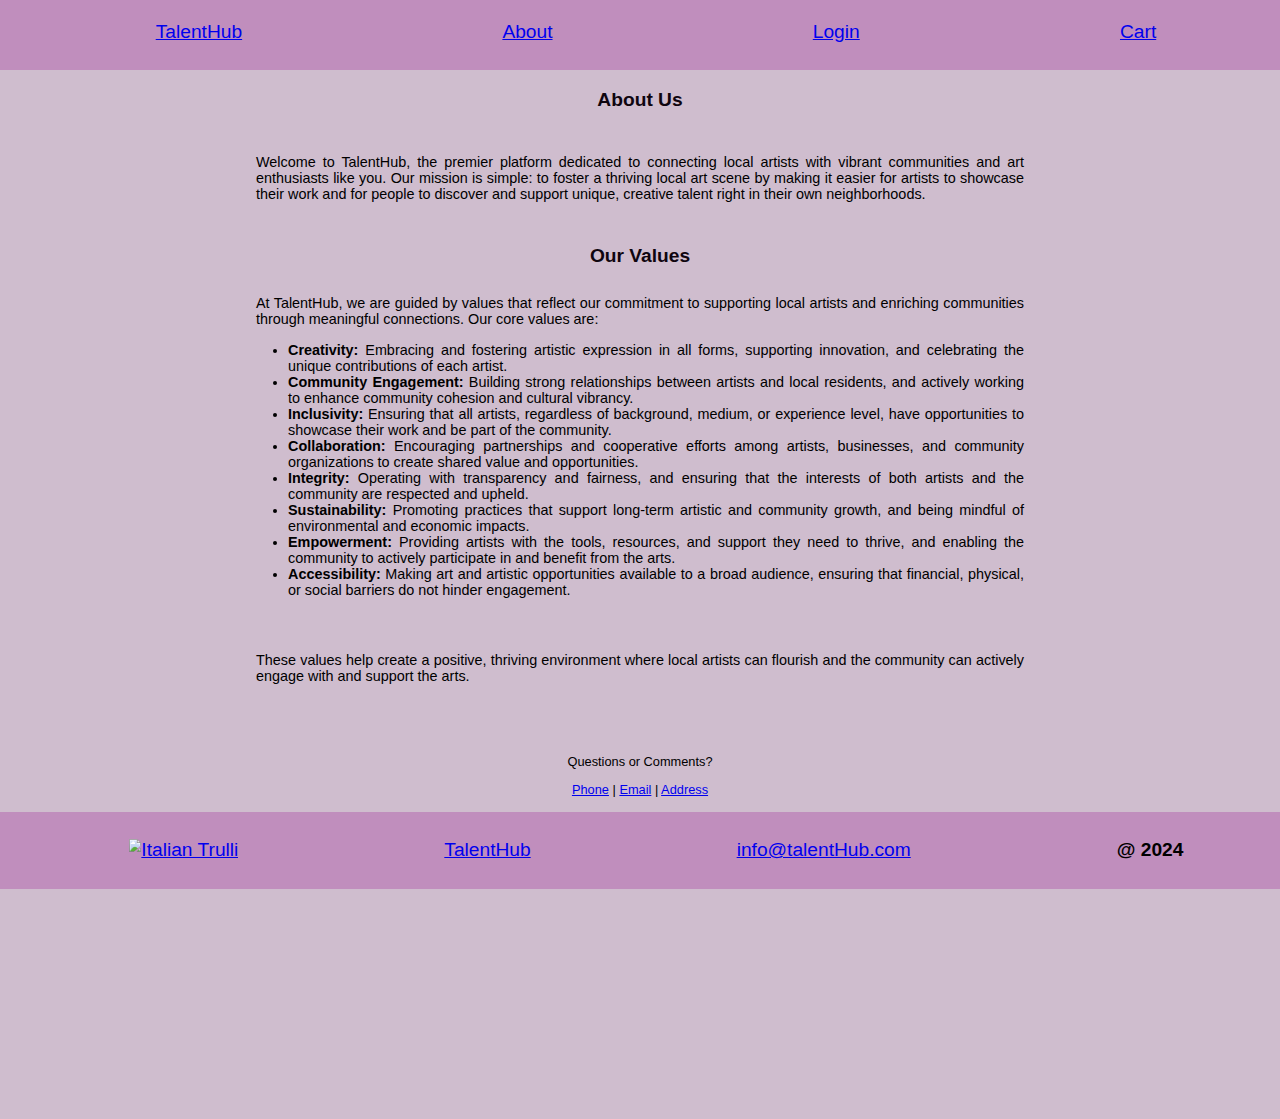
==== pages/about.html @ 7629c0d9 "Add files via upload" ====
<!DOCTYPE html>
<html lang="en">
  <head>
    <meta charset="UTF-8" />
    <meta name="viewport" content="width=device-width, initial-scale=1.0" />
    <meta name="author" content="Kobi Labok" />
    <link rel="stylesheet" href="../styles.css" />
    <title>TalentHub_About</title>
  </head>
  <style>
    
  </style>
  <body>
    <div class="header">
        <header>
            <nav>
                <ul>
                  <li><a href="#">TalentHub</a></li>
                  <li><a href="./about.html">About</a></li>
                  <li><a href="./loginForm.html">Login</a></li>
                  <li><a href="#">Cart</a></li>
                </ul>
            </nav>
        </header>
    </div><br>
    <h2>About Us</h2>
    <div id="aboutUs">
        <p>
            Welcome to TalentHub, the premier platform dedicated to connecting local
            artists with vibrant communities and art enthusiasts like you. Our mission
            is simple: to foster a thriving local art scene by making it easier for
            artists to showcase their work and for people to discover and support
            unique, creative talent right in their own neighborhoods.
          </p>
    </div>
    <h2>Our Values</h2>
    <div id="ourValues">
        At TalentHub, we are guided by values that reflect our commitment 
        to supporting local artists and enriching communities through 
        meaningful connections. Our core values are:
        <ul>
            <li><b>Creativity:</b> Embracing and fostering artistic expression in all forms, supporting innovation, and celebrating the unique contributions of each artist.</li>
            <li><b>Community Engagement:</b> Building strong relationships between artists and local residents, and actively working to enhance community cohesion and cultural vibrancy.</li>
            <li><b>Inclusivity:</b> Ensuring that all artists, regardless of background, medium, or experience level, have opportunities to showcase their work and be part of the community.</li>
            <li><b>Collaboration:</b> Encouraging partnerships and cooperative efforts among artists, businesses, and community organizations to create shared value and opportunities.</li>
            <li><b>Integrity:</b> Operating with transparency and fairness, and ensuring that the interests of both artists and the community are respected and upheld.</li>
            <li><b>Sustainability:</b> Promoting practices that support long-term artistic and community growth, and being mindful of environmental and economic impacts.</li>
            <li><b>Empowerment:</b> Providing artists with the tools, resources, and support they need to thrive, and enabling the community to actively participate in and benefit from the arts.</li>
            <li><b>Accessibility:</b> Making art and artistic opportunities available to a broad audience, ensuring that financial, physical, or social barriers do not hinder engagement.</li>
        </ul>
    </div>
    <div id="aboutUs">
        <p>
            These values help create a positive, thriving environment where local artists can flourish and the community can actively engage with and support the arts.
          </p>
    </div><br><br>
    <div class="questionsOrComments">
        <p>Questions or Comments?</p>
        <p><a href="#">Phone</a>    |   <a href="#">Email</a>   |   <a href="#">Address</a></p>
    </div><br>
    <div class="footer">
        <footer>
            <nav>
                <ul>
                  <li><a href="https://www.facebook.com/" class="fa fa-facebook"><img src="C:\dev\repos\TalentHubWebsite\images\facebookIcon.png" alt="Italian Trulli"></a></li>
                  <li><a href="#">TalentHub</a></li>
                  <li><a href= "mailto: info@talentHub.com">info@talentHub.com</a></li>
                  <li><b>@ 2024</b></li>
                </ul>
            </nav>
        </footer>
    </div>
  </body>
</html>
---- styles.css ----
body{
    background-color: rgba(160, 123, 157, 0.5);
    zoom: 80%;
}

h1 {
    color: rgb(15, 5, 15);
    text-align: left;
  }
  

h2,
h3 {
    color: rgb(15, 5, 15);
    text-align: center;
  }
  
nav ul {
    display: flex;
    align-items: center;
    justify-content:space-around;
    background-color: rgba(177, 96, 171, 0.5);
    font-size: 1.5rem;
    padding: 10;
    list-style-type: none;
    flex: 5;
    height: 6rem;
    margin: -1rem;
    margin-right: -1rem;
    margin-left: -1rem;
}

#artists,
#artists option {
    width: 35em;
    text-align: center;
    padding: 1rem;
    overflow-y: visible;
    font-size: 1.3rem;
}

#howItWorks, 
#aboutUs, 
#ourValues,
#purchaseText{
    margin-left: auto;
    margin-right: auto;
    width: 50rem;
    text-align: justify;
    font-size: large;
    font-family:'Gill Sans', 'Gill Sans MT', Calibri, 'Trebuchet MS', sans-serif
}

#popularServiceImages{
    display: flex;
    flex-direction: row;
    justify-content: center;
}   

#popularServiceImages img{
    padding: 1rem;
}

li,
h2,
.listOfArtists,
.listOfArtists li,
.questionsOrComments,
.providedServicesTable,
.selectedServicesTable{
    font-family:'Gill Sans', 'Gill Sans MT', Calibri, 'Trebuchet MS', sans-serif
}

.questionsOrComments {
    text-align: center;
    font-size: medium;
}

#artistImage  {
    float: left;    
    margin: 0 1rem 0 0;
}

.listOfArtists,
.listOfArtists li{
    display: flex;
    justify-content: center;
    align-items: center;
    font-size: 1.25rem;
    font-size: large;
}

.listOfArtists li{
    padding: 1rem; 
    text-align: justify; 
    width: 60rem;
    list-style-type: none;
}

#viewOffersButton{
    margin: 0 0 0 2rem;
    border-radius: .25rem;
    align-self: center;
    padding: 2rem;
    background-color: #04AA6D; /* Green */
    color: white;
    padding: 1rem 2rem;
    text-align: center;
    white-space: nowrap;
    font-size: 16px;
}
 
#aboutUs,
#ourValues{
    justify-content: center;
    align-items: center;
    padding: 1rem; 
    text-align: justify; 
    width: 60rem;
    list-style-type: none;
}

.providedServicesTable,
.selectedServicesTable {
    margin-left: auto;
    margin-right: auto;
    border-bottom: .1rem solid #141414;
    font-size: larger;
} 

.providedServicesTable th,
.selectedServicesTable th{
    width: 13rem;
} 

.selectedServicesTable tr{
    height: 5rem;
}

td{
    height: 3rem;
    text-align: center;
} 

th, td{
    vertical-align: top;
}

#tableHeader{
    font-size: 1.5rem;
    height: 5rem;
}

#addToCartButton{
    margin: 0 0 0 2rem;
    border-radius: .5rem;
    align-self: center;
    padding: 1rem;
    background-color: #121414; /* Green */
    color: white;
    padding: .25rem .5rem;
    text-align: center;
    white-space: nowrap;
    font-size: .75rem;
}

#viewOffersButton:hover,
#addToCartButton:hover,
#payForYourOrderButton:hover{
    opacity: 0.5;
}

#payForYourOrderButton,
#payTotalAmount{
    display: block;
    margin: auto;
    border-radius: .25rem;
    align-self: center;
    padding: 2rem;
    background-color: #04AA6D; /* Green */
    color: white;
    padding: 1rem 2rem;
    text-align: center;
    white-space: nowrap;
    font-size: 1.5rem;
}

.quantity input{
    width: 3rem;
    padding: .3em;
    font-size: 1.2rem;
    text-align: center;
    font-weight: 900;
    background:white;
    border: none;
 }

#payTotalAmount{
    width: 20rem;
} 

#nameOnCard,
#cardNumber {
    display: block;
    width: 33rem;
    height: 4rem;
    margin: auto;
    margin-bottom: 15px;
    padding: 1rem;
    box-sizing: border-box;
    border: 1px solid #ddd;
    /* border-radius: 5px; */
    font-size: 1.2rem;
}

.wrap {
    display: flex;
    justify-content: center;
    align-items: center;
}

.wrap input{
    height: 4rem;
    width: 16rem;
    margin: 0.5rem;
    margin-bottom: 15px;
    padding: 1rem;
    box-sizing: border-box;
    border: 1px solid #ddd;
    font-size: 1.2rem;
}

.select,
.wrap, 
#nameOnCard,
#cardNumber, 
.quantity input,
#artists option {
    border-radius: .3rem;
}
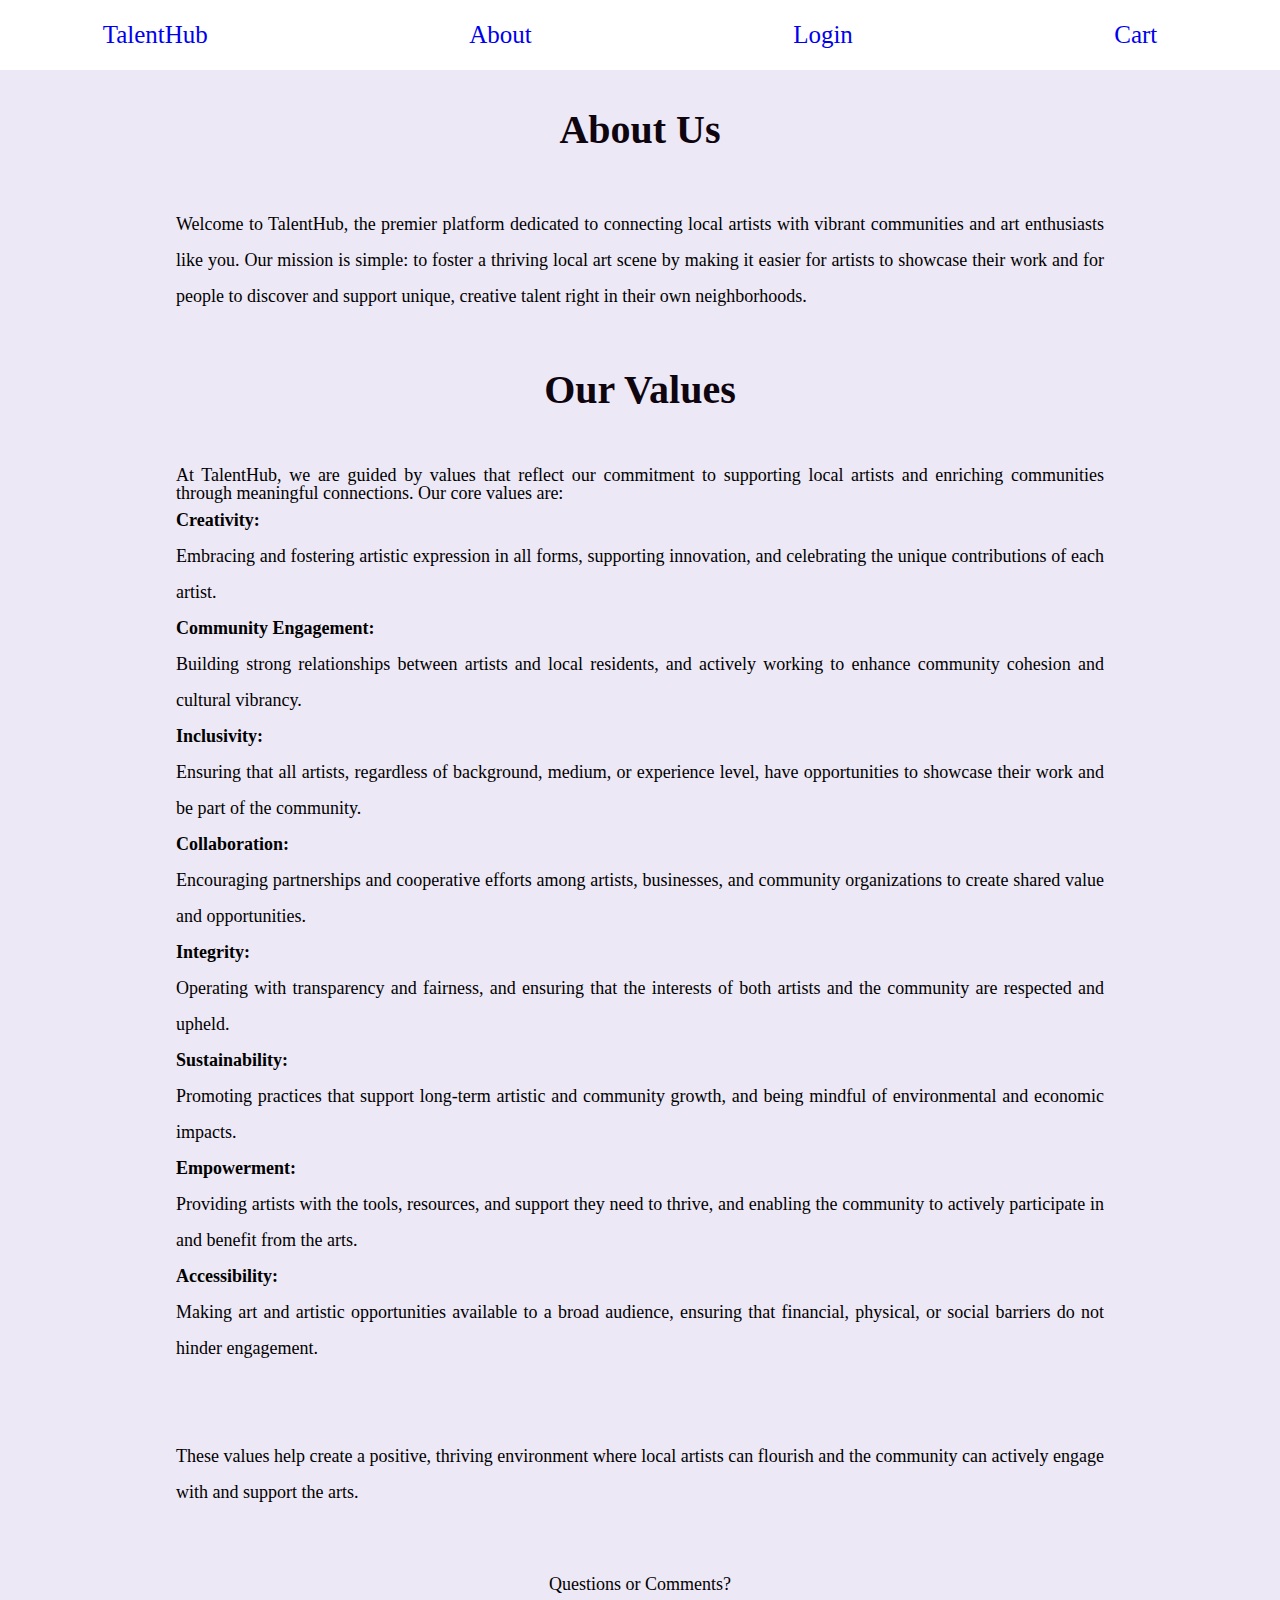
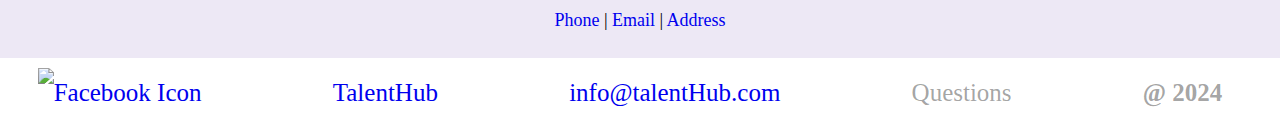
==== commit 2a204763: "Files were updated to use more divs" ====
--- a/pages/about.html
+++ b/pages/about.html
@@ -5,70 +5,75 @@
     <meta name="viewport" content="width=device-width, initial-scale=1.0" />
     <meta name="author" content="Kobi Labok" />
     <link rel="stylesheet" href="../styles.css" />
+    <link rel="icon" href="../images/tabIcon.jfif">
     <title>TalentHub_About</title>
   </head>
-  <style>
-    
-  </style>
   <body>
-    <div class="header">
-        <header>
-            <nav>
-                <ul>
-                  <li><a href="#">TalentHub</a></li>
-                  <li><a href="./about.html">About</a></li>
-                  <li><a href="./loginForm.html">Login</a></li>
-                  <li><a href="#">Cart</a></li>
-                </ul>
-            </nav>
-        </header>
-    </div><br>
-    <h2>About Us</h2>
-    <div id="aboutUs">
-        <p>
-            Welcome to TalentHub, the premier platform dedicated to connecting local
-            artists with vibrant communities and art enthusiasts like you. Our mission
-            is simple: to foster a thriving local art scene by making it easier for
-            artists to showcase their work and for people to discover and support
-            unique, creative talent right in their own neighborhoods.
-          </p>
-    </div>
-    <h2>Our Values</h2>
-    <div id="ourValues">
+    <header class="header">
+      <div class="container">
+          <nav class="menu-header">
+              <ul class="list">
+                  <li class="list-Item"><a href="./home.html">TalentHub</a></li>
+                  <li class="list-Item"><a href="./about.html">About</a></li>
+                  <li class="list-Item"><a href="./loginForm.html">Login</a></li>
+                  <li class="list-Item"><a href="./shoppingCart.html">Cart</a></li>
+              </ul>
+          </nav>
+      </div>
+  </header>
+    <main>
+      <div class="container-1">
+        <h1 class="title">About Us</h1>
+      </div>
+    <div class="description"> 
+      <p id="about-us">
+        Welcome to TalentHub, the premier platform dedicated to connecting local
+        artists with vibrant communities and art enthusiasts like you. Our mission
+        is simple: to foster a thriving local art scene by making it easier for
+        artists to showcase their work and for people to discover and support
+        unique, creative talent right in their own neighborhoods.
+      </p>
+  </div>
+  <div class="container-1">
+    <h1 class="values">Our Values</h1>
+  </div>
+    <div id="our-values">
         At TalentHub, we are guided by values that reflect our commitment 
         to supporting local artists and enriching communities through 
-        meaningful connections. Our core values are:
+        meaningful connections. Our core values are: <br>
         <ul>
-            <li><b>Creativity:</b> Embracing and fostering artistic expression in all forms, supporting innovation, and celebrating the unique contributions of each artist.</li>
-            <li><b>Community Engagement:</b> Building strong relationships between artists and local residents, and actively working to enhance community cohesion and cultural vibrancy.</li>
-            <li><b>Inclusivity:</b> Ensuring that all artists, regardless of background, medium, or experience level, have opportunities to showcase their work and be part of the community.</li>
-            <li><b>Collaboration:</b> Encouraging partnerships and cooperative efforts among artists, businesses, and community organizations to create shared value and opportunities.</li>
-            <li><b>Integrity:</b> Operating with transparency and fairness, and ensuring that the interests of both artists and the community are respected and upheld.</li>
-            <li><b>Sustainability:</b> Promoting practices that support long-term artistic and community growth, and being mindful of environmental and economic impacts.</li>
-            <li><b>Empowerment:</b> Providing artists with the tools, resources, and support they need to thrive, and enabling the community to actively participate in and benefit from the arts.</li>
-            <li><b>Accessibility:</b> Making art and artistic opportunities available to a broad audience, ensuring that financial, physical, or social barriers do not hinder engagement.</li>
+            <li><b>Creativity:</b><br> Embracing and fostering artistic expression in all forms, supporting innovation, and celebrating the unique contributions of each artist.</li>
+            <li><b>Community Engagement:</b><br> Building strong relationships between artists and local residents, and actively working to enhance community cohesion and cultural vibrancy.</li>
+            <li><b>Inclusivity:</b><br> Ensuring that all artists, regardless of background, medium, or experience level, have opportunities to showcase their work and be part of the community.</li>
+            <li><b>Collaboration:</b><br> Encouraging partnerships and cooperative efforts among artists, businesses, and community organizations to create shared value and opportunities.</li>
+            <li><b>Integrity:</b><br> Operating with transparency and fairness, and ensuring that the interests of both artists and the community are respected and upheld.</li>
+            <li><b>Sustainability:</b><br> Promoting practices that support long-term artistic and community growth, and being mindful of environmental and economic impacts.</li>
+            <li><b>Empowerment:</b><br> Providing artists with the tools, resources, and support they need to thrive, and enabling the community to actively participate in and benefit from the arts.</li>
+            <li><b>Accessibility:</b><br> Making art and artistic opportunities available to a broad audience, ensuring that financial, physical, or social barriers do not hinder engagement.</li>
         </ul>
     </div>
-    <div id="aboutUs">
+    <div id="about-us">
         <p>
-            These values help create a positive, thriving environment where local artists can flourish and the community can actively engage with and support the arts.
-          </p>
-    </div><br><br>
-    <div class="questionsOrComments">
+          These values help create a positive, thriving environment where local artists can flourish and the community can actively engage with and support the arts.
+        </p>
+    </div>
+    <div class="questions-comments">
         <p>Questions or Comments?</p>
         <p><a href="#">Phone</a>    |   <a href="#">Email</a>   |   <a href="#">Address</a></p>
     </div><br>
-    <div class="footer">
-        <footer>
-            <nav>
-                <ul>
-                  <li><a href="https://www.facebook.com/" class="fa fa-facebook"><img src="C:\dev\repos\TalentHubWebsite\images\facebookIcon.png" alt="Italian Trulli"></a></li>
-                  <li><a href="#">TalentHub</a></li>
-                  <li><a href= "mailto: info@talentHub.com">info@talentHub.com</a></li>
-                  <li><b>@ 2024</b></li>
-                </ul>
-            </nav>
-        </footer>
-    </div>
+    </main>
+    <footer class="footer" width="100%">
+      <div class="container">
+      <nav class="menu-footer">
+          <ul class="list">
+            <li class="list-Item"><a href="https://www.facebook.com/" class="fa fa-facebook" target="_blank" rel="external"><img src="C:\dev\repos\TalentHubWebsite\images\facebookIcon.png" alt="Facebook Icon"></a></li>
+            <li class="list-Item"><a href="#">TalentHub</a></li>
+            <li class="list-Item"><a href= "mailto: info@talentHub.com">info@talentHub.com</a></li>
+            <li class="list-Item">Questions</li>
+            <li class="list-Item"><b>@ 2024</b></li>
+          </ul>
+      </nav>
+      </div>
+  </footer>
   </body>
 </html>
--- a/styles.css
+++ b/styles.css
@@ -1,33 +1,93 @@
-body{
-    background-color: rgba(160, 123, 157, 0.5);
-    zoom: 80%;
+*, *::before, *::after {
+    margin: 0;
+    padding: 0;
+    border: none;
+    box-sizing: border-box;
+}
+.html, body {
+    height: 100%;
+    min-width: 320px;
+}
+body {
+    line-height: 1;
+    background-color: #ede8f5;
+    font-family: 'Tangerine', serif;
+    font-size: 20px;
+}
+
+/* rgba(160, 123, 157, 0.5); */
+
+a {
+    text-decoration: none;
+}
+li {
+ list-style: none;
 }
 
 h1 {
     color: rgb(15, 5, 15);
-    text-align: left;
-  }
+    text-align: center;
+    margin-top: 40px;
+}
   
 
 h2,
 h3 {
     color: rgb(15, 5, 15);
     text-align: center;
-  }
-  
-nav ul {
+    margin-top: 40px;
+    margin-bottom: 10px;
+}
+
+p,
+ul{
+    line-height: 2;
+}
+
+.menu-header,
+.menu-footer{
+    padding: 10px 20px 20px 0px;
+    background-color: #FFFF;
+}
+
+.menu-header {
+    height: 70px;
+}
+
+.menu-footer{
+    box-shadow: 0 50vh 0 50vh;
+}
+
+.list {
     display: flex;
     align-items: center;
-    justify-content:space-around;
-    background-color: rgba(177, 96, 171, 0.5);
-    font-size: 1.5rem;
-    padding: 10;
-    list-style-type: none;
-    flex: 5;
-    height: 6rem;
-    margin: -1rem;
-    margin-right: -1rem;
-    margin-left: -1rem;
+    justify-content: space-around;
+    column-gap: 56px;
+    row-gap: 10px;
+    flex-wrap: wrap;
+}
+
+.list-Item {
+ color: rgba(18, 18, 18, 0.4);
+ font-size: 25px;;
+}
+.list-Item:hover {
+    text-decoration: underline;
+}
+
+.container-1{
+    margin: 30px;
+}
+
+.container-2{
+    display: flex;
+    justify-content: center;
+    margin-top: 40px;
+}
+
+.main-description{
+    margin-top: 40px;
+    margin-bottom: 10px;
 }
 
 #artists,
@@ -39,50 +99,54 @@
     font-size: 1.3rem;
 }
 
-#howItWorks, 
-#aboutUs, 
-#ourValues,
-#purchaseText{
+#welcome,
+#how-it-works, 
+#about-us, 
+#our-values,
+#purchase-text{
+    margin-top: 40px;
     margin-left: auto;
     margin-right: auto;
     width: 50rem;
     text-align: justify;
     font-size: large;
-    font-family:'Gill Sans', 'Gill Sans MT', Calibri, 'Trebuchet MS', sans-serif
-}
-
-#popularServiceImages{
+}
+
+.services{
+    margin-top: 50px;
+}
+
+.paymentForm{
+    margin-top: 40px;
+}
+
+#popular-service-images{
     display: flex;
     flex-direction: row;
     justify-content: center;
+    margin-bottom: 40px;
 }   
 
-#popularServiceImages img{
-    padding: 1rem;
-}
-
-li,
-h2,
-.listOfArtists,
-.listOfArtists li,
-.questionsOrComments,
-.providedServicesTable,
-.selectedServicesTable{
-    font-family:'Gill Sans', 'Gill Sans MT', Calibri, 'Trebuchet MS', sans-serif
-}
-
-.questionsOrComments {
-    text-align: center;
-    font-size: medium;
-}
-
-#artistImage  {
+#popular-service-images img,
+.artists-list img{
+    padding: 3rem;
+    width: 300px; 
+    height: 300px;
+}
+
+.questions-comments{
+    margin-top: 40px;
+    text-align: center;
+    font-size: large;
+}
+
+#artist-image{
     float: left;    
     margin: 0 1rem 0 0;
 }
 
-.listOfArtists,
-.listOfArtists li{
+.artists-list,
+.artists-list li{
     display: flex;
     justify-content: center;
     align-items: center;
@@ -90,19 +154,19 @@
     font-size: large;
 }
 
-.listOfArtists li{
+.artists-list li{
     padding: 1rem; 
     text-align: justify; 
     width: 60rem;
     list-style-type: none;
 }
 
-#viewOffersButton{
+#view-offers{
     margin: 0 0 0 2rem;
     border-radius: .25rem;
     align-self: center;
     padding: 2rem;
-    background-color: #04AA6D; /* Green */
+    background-color: #748D92;
     color: white;
     padding: 1rem 2rem;
     text-align: center;
@@ -110,8 +174,8 @@
     font-size: 16px;
 }
  
-#aboutUs,
-#ourValues{
+#about-us,
+#our-values{
     justify-content: center;
     align-items: center;
     padding: 1rem; 
@@ -120,20 +184,21 @@
     list-style-type: none;
 }
 
-.providedServicesTable,
-.selectedServicesTable {
+.provided-services,
+.selected-services {
     margin-left: auto;
     margin-right: auto;
     border-bottom: .1rem solid #141414;
+    margin-top: 40px;
     font-size: larger;
 } 
 
-.providedServicesTable th,
-.selectedServicesTable th{
+.provided-services th,
+.selected-services th{
     width: 13rem;
 } 
 
-.selectedServicesTable tr{
+.selected-services tr{
     height: 5rem;
 }
 
@@ -151,12 +216,12 @@
     height: 5rem;
 }
 
-#addToCartButton{
+#add-to-cart{
     margin: 0 0 0 2rem;
     border-radius: .5rem;
     align-self: center;
     padding: 1rem;
-    background-color: #121414; /* Green */
+    background-color: #121414;
     color: white;
     padding: .25rem .5rem;
     text-align: center;
@@ -164,20 +229,22 @@
     font-size: .75rem;
 }
 
-#viewOffersButton:hover,
-#addToCartButton:hover,
-#payForYourOrderButton:hover{
+#view-offers:hover,
+#add-to-cart:hover,
+#pay-for-order:hover,
+#pay-total-amount:hover{
     opacity: 0.5;
 }
 
-#payForYourOrderButton,
-#payTotalAmount{
+#pay-for-order,
+#pay-total-amount{
     display: block;
     margin: auto;
+    margin-top: 40px;
     border-radius: .25rem;
     align-self: center;
     padding: 2rem;
-    background-color: #04AA6D; /* Green */
+    background-color: #748D92;
     color: white;
     padding: 1rem 2rem;
     text-align: center;
@@ -195,7 +262,7 @@
     border: none;
  }
 
-#payTotalAmount{
+#pay-total-amount{
     width: 20rem;
 } 
 
@@ -209,7 +276,6 @@
     padding: 1rem;
     box-sizing: border-box;
     border: 1px solid #ddd;
-    /* border-radius: 5px; */
     font-size: 1.2rem;
 }
 
@@ -228,10 +294,10 @@
     box-sizing: border-box;
     border: 1px solid #ddd;
     font-size: 1.2rem;
+    border-radius: .3rem;
 }
 
 .select,
-.wrap, 
 #nameOnCard,
 #cardNumber, 
 .quantity input,
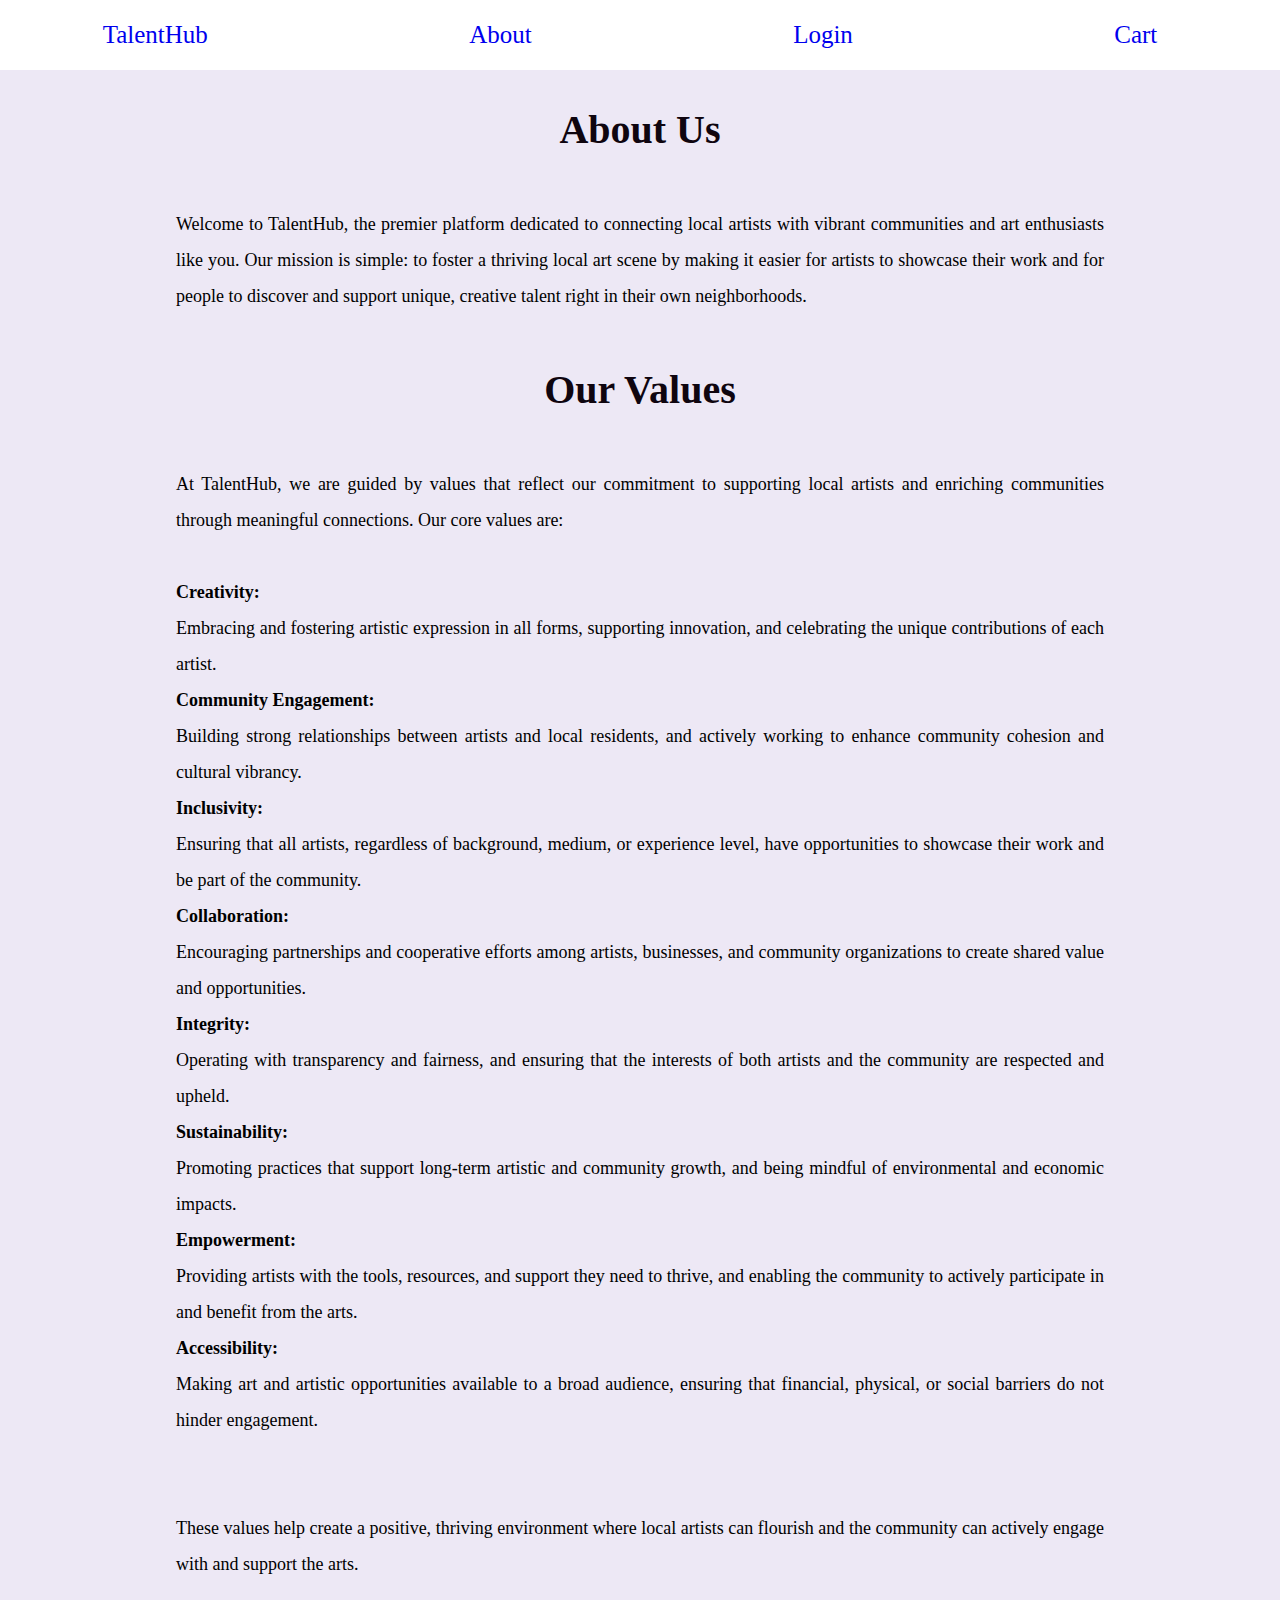
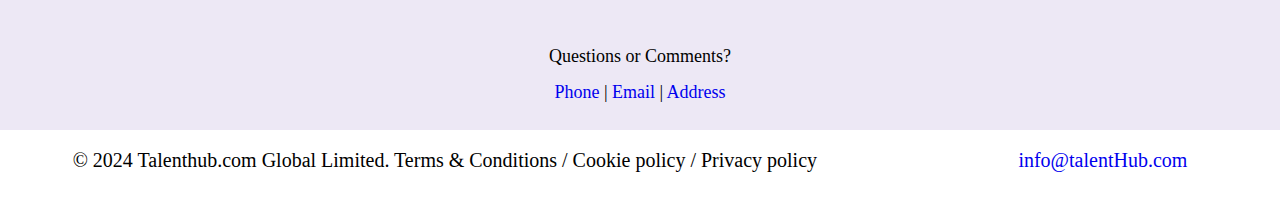
==== commit 66bd81b5: "More updates" ====
--- a/pages/about.html
+++ b/pages/about.html
@@ -38,9 +38,11 @@
     <h1 class="values">Our Values</h1>
   </div>
     <div id="our-values">
+      <p>
         At TalentHub, we are guided by values that reflect our commitment 
         to supporting local artists and enriching communities through 
-        meaningful connections. Our core values are: <br>
+        meaningful connections. Our core values are: <br><br>
+      </p>
         <ul>
             <li><b>Creativity:</b><br> Embracing and fostering artistic expression in all forms, supporting innovation, and celebrating the unique contributions of each artist.</li>
             <li><b>Community Engagement:</b><br> Building strong relationships between artists and local residents, and actively working to enhance community cohesion and cultural vibrancy.</li>
@@ -66,11 +68,8 @@
       <div class="container">
       <nav class="menu-footer">
           <ul class="list">
-            <li class="list-Item"><a href="https://www.facebook.com/" class="fa fa-facebook" target="_blank" rel="external"><img src="C:\dev\repos\TalentHubWebsite\images\facebookIcon.png" alt="Facebook Icon"></a></li>
-            <li class="list-Item"><a href="#">TalentHub</a></li>
-            <li class="list-Item"><a href= "mailto: info@talentHub.com">info@talentHub.com</a></li>
-            <li class="list-Item">Questions</li>
-            <li class="list-Item"><b>@ 2024</b></li>
+            <li class="list-item">© 2024 Talenthub.com Global Limited. Terms & Conditions / Cookie policy / Privacy policy</li>
+            <li class="list-item"><a href= "mailto: info@talentHub.com">info@talentHub.com</a></li>
           </ul>
       </nav>
       </div>
--- a/styles.css
+++ b/styles.css
@@ -11,11 +11,9 @@
 body {
     line-height: 1;
     background-color: #ede8f5;
-    font-family: 'Tangerine', serif;
-    font-size: 20px;
-}
-
-/* rgba(160, 123, 157, 0.5); */
+    font-size: 20px;
+    font-family: Poppins;
+}
 
 a {
     text-decoration: none;
@@ -92,11 +90,11 @@
 
 #artists,
 #artists option {
-    width: 35em;
-    text-align: center;
-    padding: 1rem;
+    width: 600px;
+    text-align: center;
+    padding: 16px;
     overflow-y: visible;
-    font-size: 1.3rem;
+    font-size: 20px;
 }
 
 #welcome,
@@ -107,12 +105,13 @@
     margin-top: 40px;
     margin-left: auto;
     margin-right: auto;
-    width: 50rem;
+    width: 800px;
     text-align: justify;
     font-size: large;
 }
 
-.services{
+.services,
+.services-related{
     margin-top: 50px;
 }
 
@@ -120,18 +119,50 @@
     margin-top: 40px;
 }
 
-#popular-service-images{
+#services-popular-images,
+#services-related-images,
+.review{
     display: flex;
     flex-direction: row;
     justify-content: center;
     margin-bottom: 40px;
 }   
 
-#popular-service-images img,
+#services-related-images img{
+    padding: 15px;
+    width: 400px; 
+    height: 250px;
+}
+
+.review{
+    margin-bottom: 70px;
+}
+
+.review p img{
+    width: 28px;
+    height: 28px;
+    margin-bottom: 10px;
+}
+
+#services-popular-images img,
 .artists-list img{
-    padding: 3rem;
-    width: 300px; 
+    padding: 15px;
+    width: 250px; 
+    height: 250px;
+}
+
+.review p {
+    margin: 25px;
+    background-color:#f2f3f4;
+    border-radius: 15px;
+    box-shadow: 0 0 20px rgba(0, 0, 0, 0.3);
+    margin-top: 30px;
+    padding: 10px 20px 20px 20px;
+    width: 250px;
     height: 300px;
+    text-align: left;
+    font-size: medium;
+    line-height: 1.1;
 }
 
 .questions-comments{
@@ -150,14 +181,14 @@
     display: flex;
     justify-content: center;
     align-items: center;
-    font-size: 1.25rem;
+    font-size: 20px;
     font-size: large;
 }
 
 .artists-list li{
-    padding: 1rem; 
+    padding: 16px; 
     text-align: justify; 
-    width: 60rem;
+    width: 1000px;
     list-style-type: none;
 }
 
@@ -188,22 +219,22 @@
 .selected-services {
     margin-left: auto;
     margin-right: auto;
-    border-bottom: .1rem solid #141414;
+    border-bottom: 2px solid #141414;
     margin-top: 40px;
     font-size: larger;
 } 
 
 .provided-services th,
 .selected-services th{
-    width: 13rem;
+    width: 300px;
 } 
 
 .selected-services tr{
-    height: 5rem;
+    height: 70px;
 }
 
 td{
-    height: 3rem;
+    height: 30px;
     text-align: center;
 } 
 
@@ -269,14 +300,14 @@
 #nameOnCard,
 #cardNumber {
     display: block;
-    width: 33rem;
-    height: 4rem;
+    width: 528px;
+    height: 64px;
     margin: auto;
     margin-bottom: 15px;
-    padding: 1rem;
+    padding: 16px;
     box-sizing: border-box;
     border: 1px solid #ddd;
-    font-size: 1.2rem;
+    font-size: 20px;
 }
 
 .wrap {
@@ -286,15 +317,15 @@
 }
 
 .wrap input{
-    height: 4rem;
-    width: 16rem;
-    margin: 0.5rem;
+    height: 64px;
+    width: 262px;
+    margin: 2px;
     margin-bottom: 15px;
-    padding: 1rem;
+    padding: 16px;
     box-sizing: border-box;
     border: 1px solid #ddd;
-    font-size: 1.2rem;
-    border-radius: .3rem;
+    font-size: 20px;
+    border-radius: 5px;
 }
 
 .select,
@@ -302,5 +333,5 @@
 #cardNumber, 
 .quantity input,
 #artists option {
-    border-radius: .3rem;
+    border-radius: 5px;
 }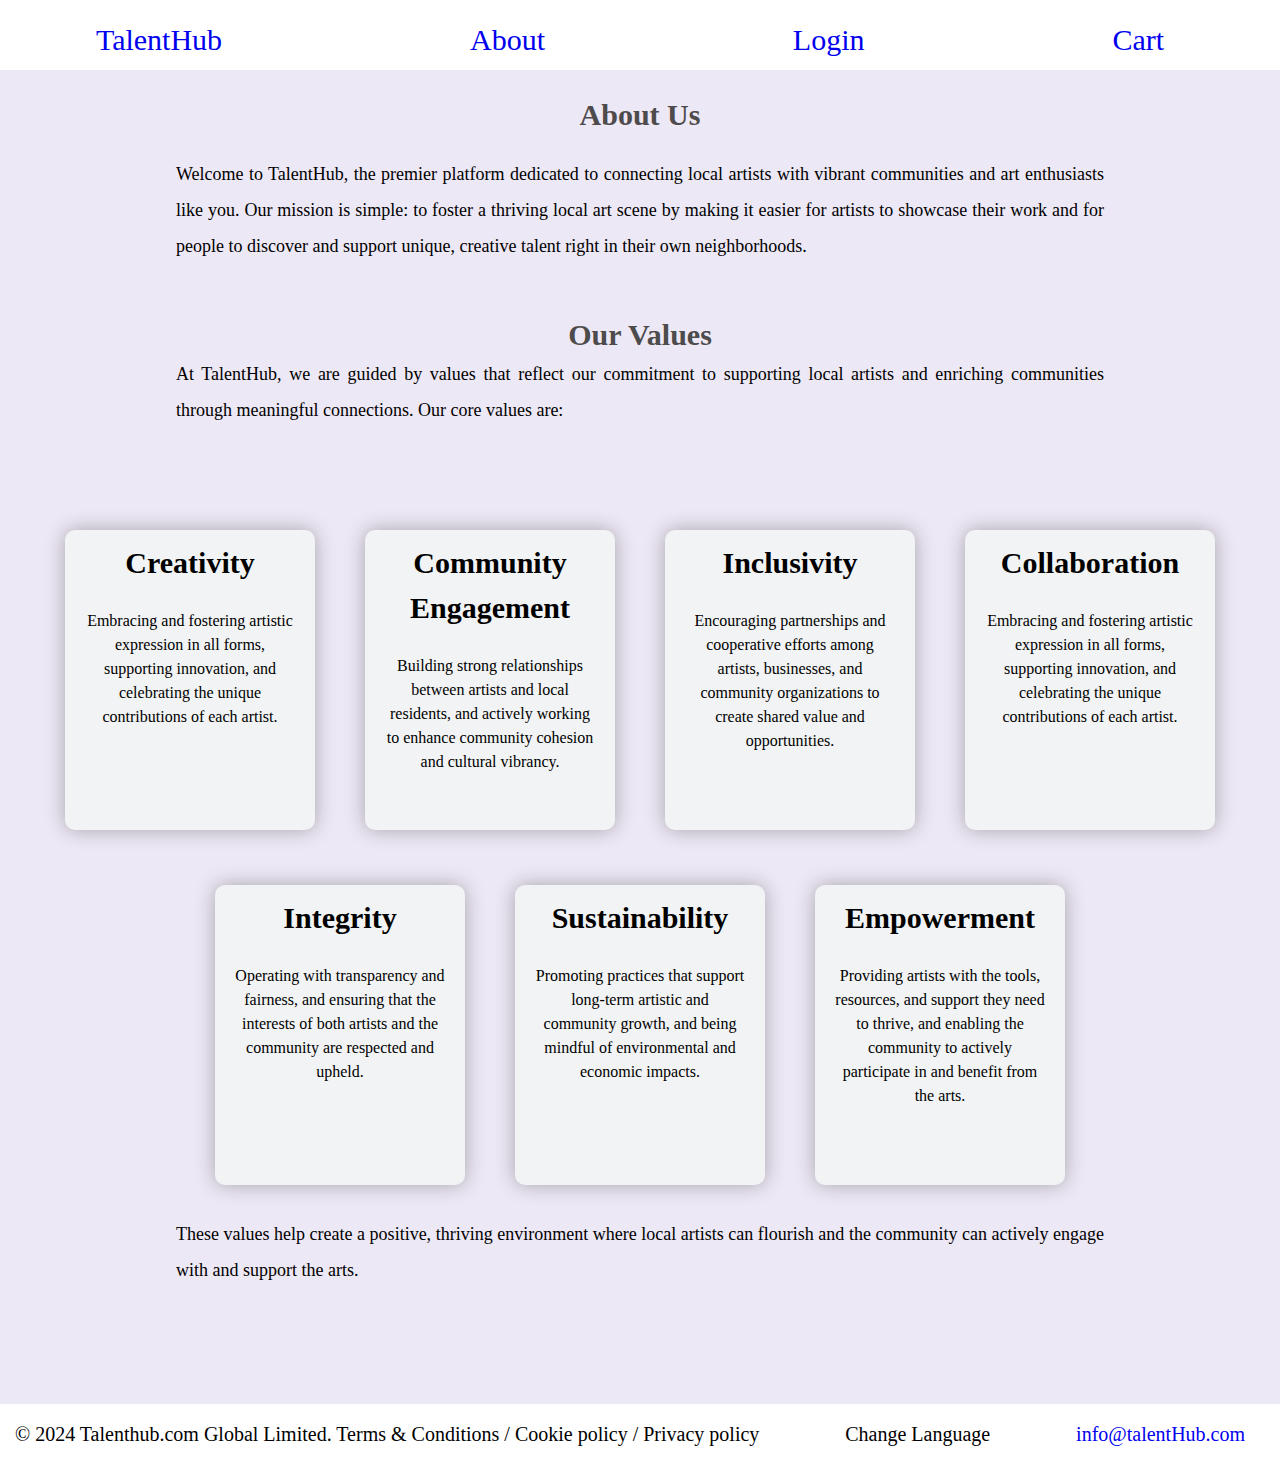
==== commit 25f3886d: "More changes" ====
--- a/pages/about.html
+++ b/pages/about.html
@@ -23,7 +23,7 @@
   </header>
     <main>
       <div class="container-1">
-        <h1 class="title">About Us</h1>
+        <h2 class="title">About Us</h2>
       </div>
     <div class="description"> 
       <p id="about-us">
@@ -34,41 +34,60 @@
         unique, creative talent right in their own neighborhoods.
       </p>
   </div>
-  <div class="container-1">
-    <h1 class="values">Our Values</h1>
+  <div class="reviews-title">
+    <h2>Our Values</h2>
+</div>
+<div>
+  <p id="our-values">
+    At TalentHub, we are guided by values that reflect our commitment 
+    to supporting local artists and enriching communities through 
+    meaningful connections. Our core values are: <br><br>
+  </p>
+</div>
+<div class="values">
+    <p>
+        <b style="font-size: 30px; text-align: center; height: 5px;">Creativity</b><br><br> 
+        Embracing and fostering artistic expression in all forms, 
+        supporting innovation, and celebrating the unique contributions of each artist.
+    </p>
+    <p>
+      <b style="font-size: 30px; text-align: center; height: 5px;">Community Engagement</b><br><br> 
+      Building strong relationships between artists and local residents, and actively working to enhance community cohesion and cultural vibrancy.
+    </p>
+    <p>
+      <b style="font-size: 30px; text-align: center; height: 5px;">Inclusivity</b><br><br> 
+      Encouraging partnerships and cooperative efforts among artists, businesses, and community organizations to create shared value and opportunities.
+    </p>
+    <p>
+       <b style="font-size: 30px; text-align: center; height: 5px;">Collaboration</b><br><br> 
+        Embracing and fostering artistic expression in all forms, 
+        supporting innovation, and celebrating the unique contributions of each artist.
+    </p>
+    <p>
+      <b style="font-size: 30px; text-align: center; height: 5px;">Integrity</b><br><br> 
+      Operating with transparency and fairness, and ensuring that the interests of both artists and the community are respected and upheld.
+    </p>
+    <p>
+      <b style="font-size: 30px; text-align: center; height: 5px;">Sustainability</b><br><br> 
+      Promoting practices that support long-term artistic and community growth, and being mindful of environmental and economic impacts.
+    </p>
+    <p>
+      <b style="font-size: 30px; text-align: center; height: 5px;">Empowerment</b><br><br> 
+      Providing artists with the tools, resources, and support they need to thrive, and enabling the community to actively participate in and benefit from the arts.
+    </p>
   </div>
-    <div id="our-values">
-      <p>
-        At TalentHub, we are guided by values that reflect our commitment 
-        to supporting local artists and enriching communities through 
-        meaningful connections. Our core values are: <br><br>
-      </p>
-        <ul>
-            <li><b>Creativity:</b><br> Embracing and fostering artistic expression in all forms, supporting innovation, and celebrating the unique contributions of each artist.</li>
-            <li><b>Community Engagement:</b><br> Building strong relationships between artists and local residents, and actively working to enhance community cohesion and cultural vibrancy.</li>
-            <li><b>Inclusivity:</b><br> Ensuring that all artists, regardless of background, medium, or experience level, have opportunities to showcase their work and be part of the community.</li>
-            <li><b>Collaboration:</b><br> Encouraging partnerships and cooperative efforts among artists, businesses, and community organizations to create shared value and opportunities.</li>
-            <li><b>Integrity:</b><br> Operating with transparency and fairness, and ensuring that the interests of both artists and the community are respected and upheld.</li>
-            <li><b>Sustainability:</b><br> Promoting practices that support long-term artistic and community growth, and being mindful of environmental and economic impacts.</li>
-            <li><b>Empowerment:</b><br> Providing artists with the tools, resources, and support they need to thrive, and enabling the community to actively participate in and benefit from the arts.</li>
-            <li><b>Accessibility:</b><br> Making art and artistic opportunities available to a broad audience, ensuring that financial, physical, or social barriers do not hinder engagement.</li>
-        </ul>
-    </div>
     <div id="about-us">
         <p>
           These values help create a positive, thriving environment where local artists can flourish and the community can actively engage with and support the arts.
         </p>
     </div>
-    <div class="questions-comments">
-        <p>Questions or Comments?</p>
-        <p><a href="#">Phone</a>    |   <a href="#">Email</a>   |   <a href="#">Address</a></p>
-    </div><br>
     </main>
     <footer class="footer" width="100%">
       <div class="container">
       <nav class="menu-footer">
           <ul class="list">
             <li class="list-item">© 2024 Talenthub.com Global Limited. Terms & Conditions / Cookie policy / Privacy policy</li>
+            <li class="list-item">Change Language</li>
             <li class="list-item"><a href= "mailto: info@talentHub.com">info@talentHub.com</a></li>
           </ul>
       </nav>
--- a/styles.css
+++ b/styles.css
@@ -13,6 +13,7 @@
     background-color: #ede8f5;
     font-size: 20px;
     font-family: Poppins;
+    margin-top: 100px;
 }
 
 a {
@@ -23,15 +24,19 @@
 }
 
 h1 {
-    color: rgb(15, 5, 15);
-    text-align: center;
-    margin-top: 40px;
+    text-align: center;
+    margin-top: 40px;
+}
+
+h1, 
+h2, 
+h3{
+    color: rgb(77, 75, 75);
 }
   
 
 h2,
 h3 {
-    color: rgb(15, 5, 15);
     text-align: center;
     margin-top: 40px;
     margin-bottom: 10px;
@@ -42,18 +47,62 @@
     line-height: 2;
 }
 
+.header{
+    position: fixed;
+    width: 100%;
+    margin-top: -100px;
+}
+
 .menu-header,
 .menu-footer{
     padding: 10px 20px 20px 0px;
-    background-color: #FFFF;
+    
 }
 
 .menu-header {
     height: 70px;
+    background-color: #FFFF;
 }
 
 .menu-footer{
+    background-color: #FFFF;
     box-shadow: 0 50vh 0 50vh;
+}
+
+.footer{
+    margin-top: 100px;
+}
+
+@keyframes slideInLeft{
+    from{
+        transform: translateX(-400px);
+    }
+
+    to{
+        transform: translateX(0);
+    }
+}
+
+@keyframes slideInRight{
+    from{
+        transform: translateX(400px);
+    }
+
+    to{
+        transform: translateX(0);
+    }
+}
+
+h1,
+.row1,
+.row3{
+    animation: slideInLeft 1s ease-in;
+}
+
+.description,
+.row2,
+.row4{
+    animation: slideInRight 1s ease-in;
 }
 
 .list {
@@ -66,8 +115,8 @@
 }
 
 .list-Item {
- color: rgba(18, 18, 18, 0.4);
- font-size: 25px;;
+ color: whitesmoke;
+ font-size: 30px;;
 }
 .list-Item:hover {
     text-decoration: underline;
@@ -95,6 +144,18 @@
     padding: 16px;
     overflow-y: visible;
     font-size: 20px;
+}
+
+
+#welcome,
+#how-it-works, 
+#about-us, 
+#our-values{
+    margin-top: -20px;
+}
+
+#purchase-text{
+    margin-top: 100px;
 }
 
 #welcome,
@@ -102,7 +163,8 @@
 #about-us, 
 #our-values,
 #purchase-text{
-    margin-top: 40px;
+    margin-top: -20px;
+    margin-bottom: 20px;
     margin-left: auto;
     margin-right: auto;
     width: 800px;
@@ -121,19 +183,39 @@
 
 #services-popular-images,
 #services-related-images,
-.review{
+.review,
+.popular_tiles,
+.values{
     display: flex;
     flex-direction: row;
     justify-content: center;
+    flex-wrap: wrap;
     margin-bottom: 40px;
 }   
+
+.values p{
+    text-align: center;
+    line-height: 1.5;
+}
+
+.popular_tiles p,
+.review p{
+    text-align: left;
+    line-height: 1.1;
+}
 
 #services-related-images img{
     padding: 15px;
     width: 400px; 
     height: 250px;
-}
-
+    box-shadow: 0 0 10px rgba(0, 0, 0, 0.3);
+}
+
+.values{
+    margin-bottom: 10px;
+}
+
+.popular_tiles,
 .review{
     margin-bottom: 70px;
 }
@@ -142,6 +224,11 @@
     width: 28px;
     height: 28px;
     margin-bottom: 10px;
+}
+
+.popular_tiles img{
+    width: 212px;
+    height: 200px;
 }
 
 #services-popular-images img,
@@ -151,18 +238,26 @@
     height: 250px;
 }
 
+.values p,
+.review p{
+    height: 300px;
+}
+
+.popular_tiles p{
+    height: 400px;
+}
+
+.popular_tiles p,
+.values p,
 .review p {
     margin: 25px;
     background-color:#f2f3f4;
-    border-radius: 15px;
+    border-radius: 10px;
     box-shadow: 0 0 20px rgba(0, 0, 0, 0.3);
     margin-top: 30px;
     padding: 10px 20px 20px 20px;
     width: 250px;
-    height: 300px;
-    text-align: left;
     font-size: medium;
-    line-height: 1.1;
 }
 
 .questions-comments{
@@ -192,7 +287,7 @@
     list-style-type: none;
 }
 
-#view-offers{
+.view-offers{
     margin: 0 0 0 2rem;
     border-radius: .25rem;
     align-self: center;
@@ -203,6 +298,11 @@
     text-align: center;
     white-space: nowrap;
     font-size: 16px;
+}
+
+.view-offers{
+    margin-left: 70px;
+    margin-top: 23px;
 }
  
 #about-us,
@@ -257,25 +357,58 @@
     padding: .25rem .5rem;
     text-align: center;
     white-space: nowrap;
-    font-size: .75rem;
-}
-
-#view-offers:hover,
-#add-to-cart:hover,
-#pay-for-order:hover,
-#pay-total-amount:hover{
-    opacity: 0.5;
-}
-
-#pay-for-order,
-#pay-total-amount{
+    font-size: 16px;
+    transition: all 0.3s;
+}
+
+.pay-total-amount,
+.pay-for-order,
+.view-offers{
+    transform: translateY(-10px);
+    font-size: 18px;
+    font-weight: 700;
+    padding: 0.5em 1em;
+    background-color: #949696;
+    color: white;
+    border: 1px solid #121414;
+    border-radius: 5px;
+    transition: all 0.3s;
+    margin-bottom: 70px;
+}
+
+.pay-total-amount:hover,
+.pay-for-order:hover,
+.view-offers:hover,
+#add-to-cart:hover{
+    transform: translateY(-16px);
+    background-color:#ddd;
+    color: #121414;
+}
+
+.pay-total-amount:hover,
+.pay-for-order:hover,
+.view-offers:hover{
+    transform: translateY(-16px);
+}
+
+.popular_tiles p:hover{
+    transform: translateY(5px);
+}
+
+#add-to-cart:hover{
+    transform: translateY(-5px);
+}
+
+.pay-for-order,
+.pay-total-amount{
     display: block;
     margin: auto;
     margin-top: 40px;
+    margin-bottom: 40px;
     border-radius: .25rem;
     align-self: center;
     padding: 2rem;
-    background-color: #748D92;
+    background-color: #949696;
     color: white;
     padding: 1rem 2rem;
     text-align: center;
@@ -284,17 +417,17 @@
 }
 
 .quantity input{
-    width: 3rem;
-    padding: .3em;
-    font-size: 1.2rem;
+    width: 50px;
+    padding: 5px;
+    font-size: 20px;
     text-align: center;
     font-weight: 900;
     background:white;
-    border: none;
+    border: 1px solid black;
  }
 
-#pay-total-amount{
-    width: 20rem;
+.pay-total-amount{
+    width: 320px;
 } 
 
 #nameOnCard,
@@ -334,4 +467,9 @@
 .quantity input,
 #artists option {
     border-radius: 5px;
+}
+
+.required_fields_text{
+    margin-top: -15px;
+    text-align: center;
 }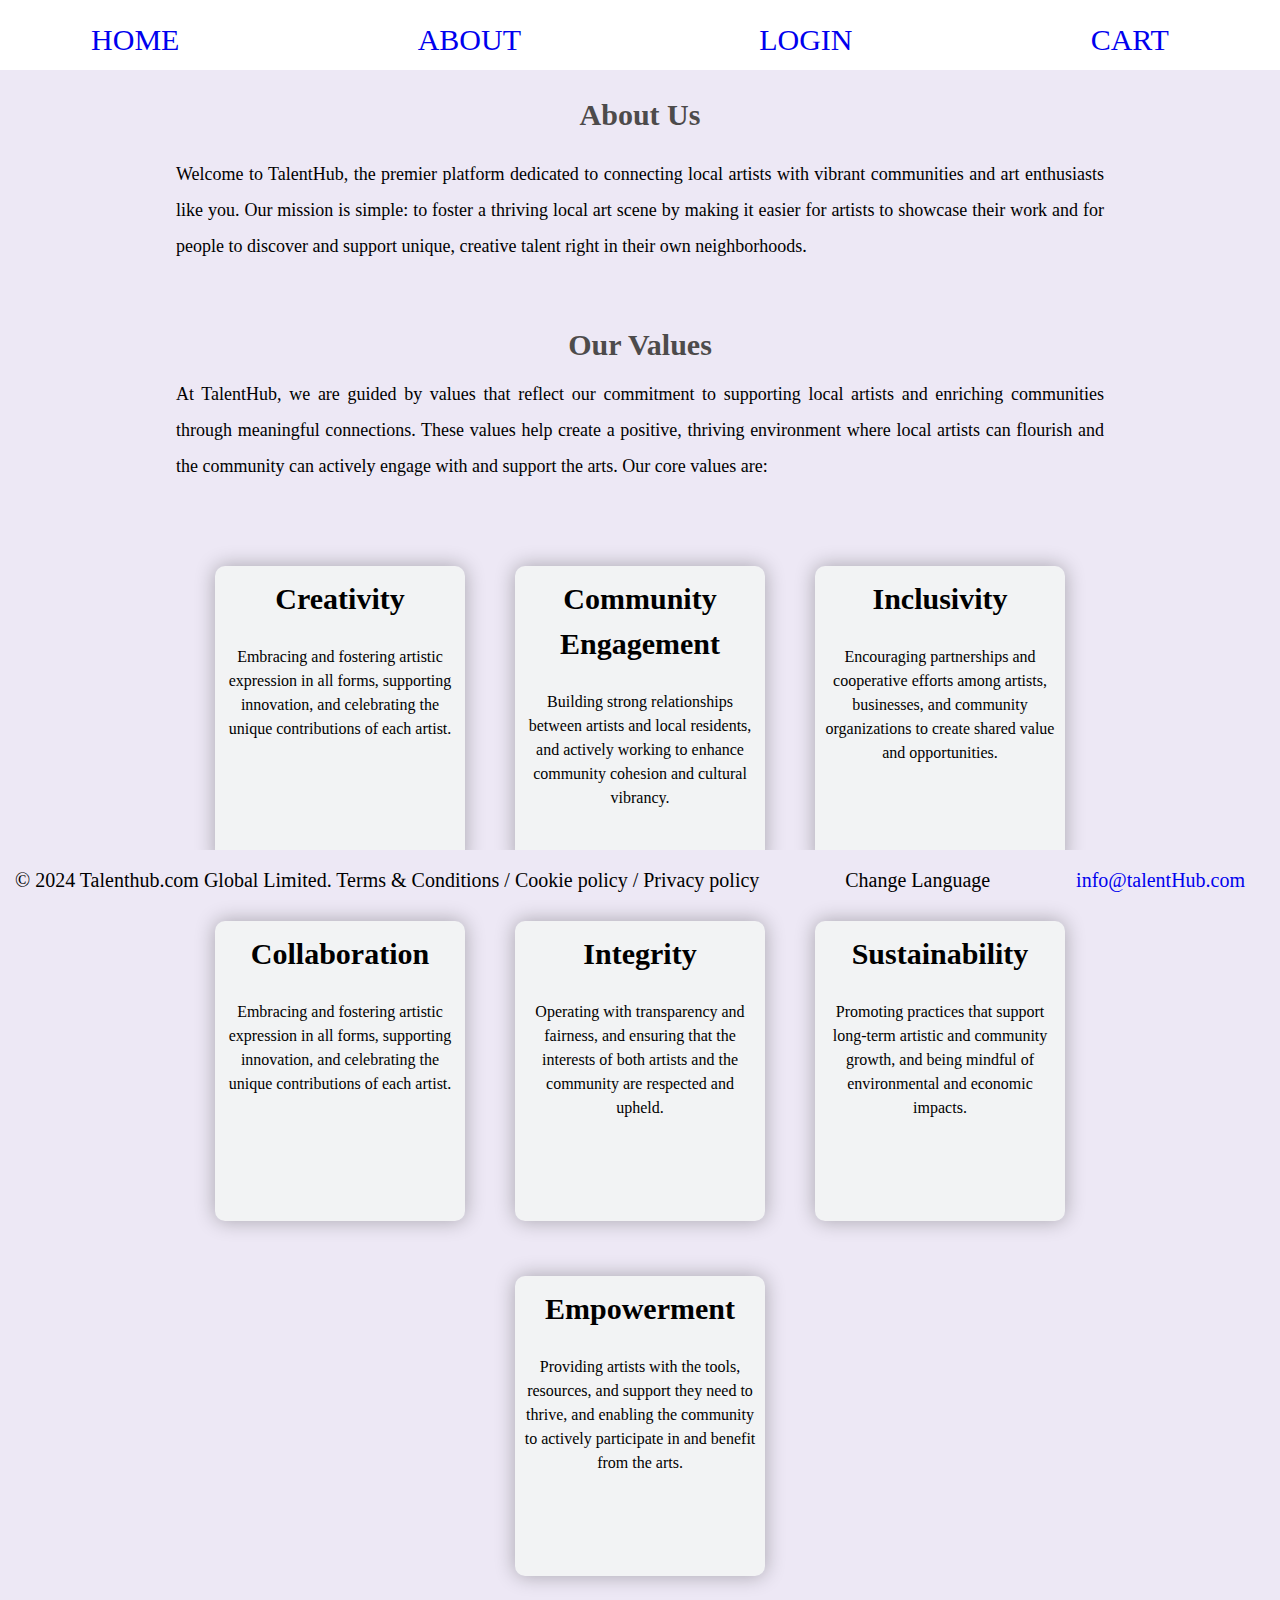
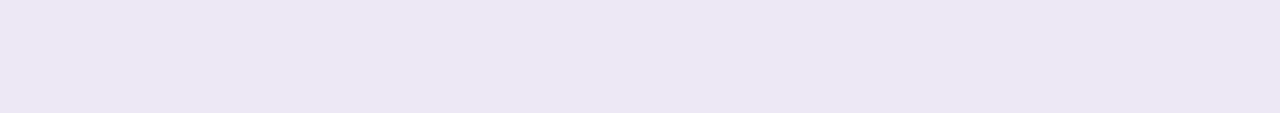
==== commit 86a09240: "More changes" ====
--- a/pages/about.html
+++ b/pages/about.html
@@ -11,14 +11,16 @@
   <body>
     <header class="header">
       <div class="container">
-          <nav class="menu-header">
-              <ul class="list">
-                  <li class="list-Item"><a href="./home.html">TalentHub</a></li>
-                  <li class="list-Item"><a href="./about.html">About</a></li>
-                  <li class="list-Item"><a href="./loginForm.html">Login</a></li>
-                  <li class="list-Item"><a href="./shoppingCart.html">Cart</a></li>
-              </ul>
-          </nav>
+        <nav class="menu-header">
+          <ul class="list">
+              <li class="list-Item"><a href="./home.html">HOME</a></li>
+              <li class="list-Item">
+                  <a href="./about.html">ABOUT</a>
+              </li>                   
+              <li class="list-Item"><a href="./loginForm.html">LOGIN</a></li>
+              <li class="list-Item"><a href="./shoppingCart.html">CART</a></li>
+          </ul>
+      </nav>
       </div>
   </header>
     <main>
@@ -41,7 +43,9 @@
   <p id="our-values">
     At TalentHub, we are guided by values that reflect our commitment 
     to supporting local artists and enriching communities through 
-    meaningful connections. Our core values are: <br><br>
+    meaningful connections. These values help create a positive, 
+    thriving environment where local artists can flourish and the community can actively engage with 
+    and support the arts. Our core values are: <br><br>
   </p>
 </div>
 <div class="values">
@@ -78,7 +82,7 @@
   </div>
     <div id="about-us">
         <p>
-          These values help create a positive, thriving environment where local artists can flourish and the community can actively engage with and support the arts.
+          
         </p>
     </div>
     </main>
--- a/styles.css
+++ b/styles.css
@@ -1,7 +1,8 @@
-*, *::before, *::after {
+@import "stylesTiles.css";
+
+*{
     margin: 0;
     padding: 0;
-    border: none;
     box-sizing: border-box;
 }
 .html, body {
@@ -38,8 +39,8 @@
 h2,
 h3 {
     text-align: center;
-    margin-top: 40px;
-    margin-bottom: 10px;
+    margin-top: 50px;
+    margin-bottom: 20px;
 }
 
 p,
@@ -51,26 +52,30 @@
     position: fixed;
     width: 100%;
     margin-top: -100px;
+    z-index: 999;
+}
+
+.main{
+    width: 50%;
 }
 
 .menu-header,
 .menu-footer{
     padding: 10px 20px 20px 0px;
-    
-}
-
-.menu-header {
+}
+
+.menu-header{
     height: 70px;
     background-color: #FFFF;
 }
 
-.menu-footer{
-    background-color: #FFFF;
-    box-shadow: 0 50vh 0 50vh;
-}
-
 .footer{
-    margin-top: 100px;
+    position: fixed;
+    bottom: 0;
+    left: 0;
+    width: 100%;
+    height: 50px;
+    background:#ede8f5;
 }
 
 @keyframes slideInLeft{
@@ -164,7 +169,7 @@
 #our-values,
 #purchase-text{
     margin-top: -20px;
-    margin-bottom: 20px;
+    margin-bottom: 0px;
     margin-left: auto;
     margin-right: auto;
     width: 800px;
@@ -172,9 +177,11 @@
     font-size: large;
 }
 
-.services,
-.services-related{
-    margin-top: 50px;
+.services h2,
+.services-related h2,
+.review-title h2{
+    margin-top: 70px;
+    margin-bottom: 20px;
 }
 
 .paymentForm{
@@ -193,6 +200,17 @@
     margin-bottom: 40px;
 }   
 
+.values{
+    width: 60rem;
+    margin-left: auto;
+    margin-right: auto;
+    margin-bottom: 100px;
+}
+
+.review{
+    margin-top: -30px;
+}
+
 .values p{
     text-align: center;
     line-height: 1.5;
@@ -206,13 +224,9 @@
 
 #services-related-images img{
     padding: 15px;
-    width: 400px; 
-    height: 250px;
+    width: 500px; 
+    height: 350px;
     box-shadow: 0 0 10px rgba(0, 0, 0, 0.3);
-}
-
-.values{
-    margin-bottom: 10px;
 }
 
 .popular_tiles,
@@ -226,16 +240,25 @@
     margin-bottom: 10px;
 }
 
+.artist_tiles,
 .popular_tiles img{
-    width: 212px;
-    height: 200px;
+    width: 232px;
+    height: 222px;
+    border-radius: 5px;
+    margin-bottom: 10px;
 }
 
 #services-popular-images img,
 .artists-list img{
-    padding: 15px;
     width: 250px; 
     height: 250px;
+    margin: 20px
+}
+
+.artist_tiles button{
+    position: sticky;
+    margin-left: 10px;
+    margin-bottom: -10px;
 }
 
 .values p,
@@ -247,7 +270,7 @@
     height: 400px;
 }
 
-.popular_tiles p,
+.artist_tiles,
 .values p,
 .review p {
     margin: 25px;
@@ -255,7 +278,7 @@
     border-radius: 10px;
     box-shadow: 0 0 20px rgba(0, 0, 0, 0.3);
     margin-top: 30px;
-    padding: 10px 20px 20px 20px;
+    padding: 10px 7px 4px 7px;
     width: 250px;
     font-size: medium;
 }
@@ -269,21 +292,18 @@
 #artist-image{
     float: left;    
     margin: 0 1rem 0 0;
-}
-
-.artists-list,
+} 
+
 .artists-list li{
     display: flex;
-    justify-content: center;
+    justify-content: space-around;;
     align-items: center;
     font-size: 20px;
-    font-size: large;
-}
-
-.artists-list li{
     padding: 16px; 
     text-align: justify; 
-    width: 1000px;
+    width: 70rem;
+    margin-left: auto;
+    margin-right: auto;
     list-style-type: none;
 }
 
@@ -321,6 +341,7 @@
     margin-right: auto;
     border-bottom: 2px solid #141414;
     margin-top: 40px;
+    margin-bottom: 100px;
     font-size: larger;
 } 
 
@@ -344,7 +365,7 @@
 
 #tableHeader{
     font-size: 1.5rem;
-    height: 5rem;
+    height: 80px;
 }
 
 #add-to-cart{
@@ -391,7 +412,7 @@
     transform: translateY(-16px);
 }
 
-.popular_tiles p:hover{
+.artist_tiles:hover{
     transform: translateY(5px);
 }
 
